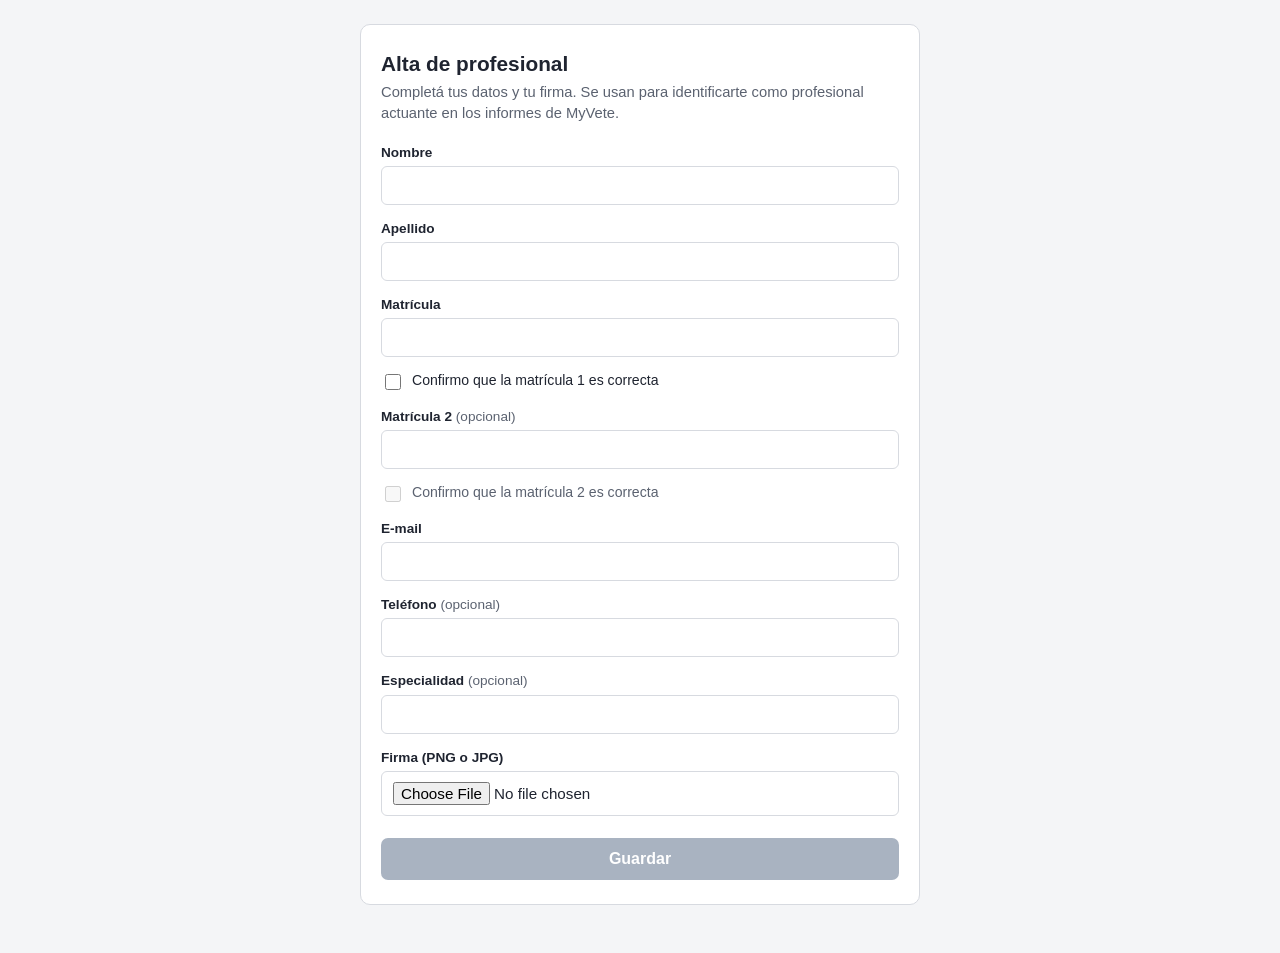
==== interface/profesional.html @ 803c785d "feat(sprint7): módulo de alta de profesionales (profesional.html + workflow n8n) Co-Authored-By: Cla" ====
<!doctype html>
<html lang="es">
<head>
<meta charset="utf-8" />
<meta name="viewport" content="width=device-width, initial-scale=1" />
<title>MyVete — Alta de profesional</title>
<style>
  :root {
    --color-fondo: #f4f5f7;
    --color-tarjeta: #ffffff;
    --color-texto: #1f2430;
    --color-texto-suave: #5b6270;
    --color-borde: #d7dae0;
    --color-primario: #2b6cb0;
    --color-primario-hover: #235a92;
    --color-exito-fondo: #e6f4ea;
    --color-exito-texto: #1e6b3a;
    --color-error-fondo: #fbe9e7;
    --color-error-texto: #a3312a;
    --color-aviso-fondo: #fff6da;
    --color-aviso-texto: #6b5300;
    --color-aviso-borde: #e8cf6b;
  }
  * { box-sizing: border-box; }
  body {
    margin: 0;
    padding: 24px 16px 48px;
    background: var(--color-fondo);
    color: var(--color-texto);
    font-family: -apple-system, BlinkMacSystemFont, "Segoe UI", Roboto, Helvetica, Arial, sans-serif;
    line-height: 1.4;
  }
  main {
    max-width: 560px;
    margin: 0 auto;
    background: var(--color-tarjeta);
    border: 1px solid var(--color-borde);
    border-radius: 10px;
    padding: 24px 20px;
  }
  h1 {
    font-size: 1.3rem;
    margin: 0 0 4px;
  }
  p.subtitulo {
    margin: 0 0 20px;
    color: var(--color-texto-suave);
    font-size: 0.92rem;
  }
  .campo {
    display: flex;
    flex-direction: column;
    gap: 4px;
    margin-bottom: 14px;
  }
  .campo label {
    font-size: 0.85rem;
    font-weight: 600;
  }
  .campo .opcional {
    font-weight: 400;
    color: var(--color-texto-suave);
  }
  input[type="text"],
  input[type="email"],
  input[type="tel"],
  input[type="file"] {
    padding: 10px 11px;
    border: 1px solid var(--color-borde);
    border-radius: 6px;
    font-size: 0.95rem;
    background: #fff;
    color: var(--color-texto);
    width: 100%;
  }
  input:focus {
    outline: 2px solid var(--color-primario);
    outline-offset: 1px;
  }
  .fila-checkbox {
    display: flex;
    align-items: flex-start;
    gap: 8px;
    margin: 6px 0 14px;
    font-size: 0.88rem;
  }
  .fila-checkbox input[type="checkbox"] {
    margin-top: 3px;
    width: 16px;
    height: 16px;
    flex-shrink: 0;
  }
  .fila-checkbox label {
    color: var(--color-texto);
  }
  .fila-checkbox.deshabilitada label {
    color: var(--color-texto-suave);
  }
  button {
    font-family: inherit;
    cursor: pointer;
  }
  #btn-guardar {
    width: 100%;
    padding: 12px;
    margin-top: 8px;
    border: none;
    border-radius: 7px;
    background: var(--color-primario);
    color: #fff;
    font-size: 1rem;
    font-weight: 600;
  }
  #btn-guardar:disabled {
    background: #a9b3c1;
    cursor: not-allowed;
  }
  #btn-guardar:not(:disabled):hover {
    background: var(--color-primario-hover);
  }
  .panel {
    border-radius: 7px;
    padding: 12px 14px;
    margin-bottom: 16px;
    font-size: 0.88rem;
  }
  .panel-aviso {
    background: var(--color-aviso-fondo);
    color: var(--color-aviso-texto);
    border: 1px solid var(--color-aviso-borde);
  }
  .panel-aviso .acciones {
    margin-top: 10px;
    display: flex;
    flex-wrap: wrap;
    gap: 8px;
  }
  .panel-aviso button {
    border: 1px solid var(--color-aviso-borde);
    background: #fff;
    color: var(--color-aviso-texto);
    padding: 7px 12px;
    border-radius: 6px;
    font-size: 0.85rem;
  }
  .panel-aviso button:hover {
    background: var(--color-aviso-borde);
  }
  #mensaje {
    display: none;
    border-radius: 7px;
    padding: 12px 14px;
    margin-top: 16px;
    font-size: 0.9rem;
  }
  #mensaje.exito {
    display: block;
    background: var(--color-exito-fondo);
    color: var(--color-exito-texto);
  }
  #mensaje.error {
    display: block;
    background: var(--color-error-fondo);
    color: var(--color-error-texto);
  }
  #panel-firma-existente {
    display: none;
  }
  #panel-firma-existente img {
    display: block;
    max-width: 160px;
    max-height: 90px;
    margin: 8px 0;
    border: 1px solid var(--color-borde);
    border-radius: 4px;
    background: #fff;
    object-fit: contain;
  }
  #campo-firma-nueva[hidden] {
    display: none !important;
  }
</style>
</head>
<body>
<main>
  <h1>Alta de profesional</h1>
  <p class="subtitulo">Completá tus datos y tu firma. Se usan para identificarte como profesional actuante en los informes de MyVete.</p>

  <div id="panel-dedup" class="panel panel-aviso" hidden></div>

  <form id="form-profesional" novalidate>
    <div class="campo">
      <label for="nombre">Nombre</label>
      <input type="text" id="nombre" name="nombre" required autocomplete="given-name" />
    </div>

    <div class="campo">
      <label for="apellido">Apellido</label>
      <input type="text" id="apellido" name="apellido" required autocomplete="family-name" />
    </div>

    <div class="campo">
      <label for="matricula">Matrícula</label>
      <input type="text" id="matricula" name="matricula" required />
    </div>
    <div class="fila-checkbox">
      <input type="checkbox" id="chk_matricula_1" required />
      <label for="chk_matricula_1">Confirmo que la matrícula 1 es correcta</label>
    </div>

    <div class="campo">
      <label for="matricula_2">Matrícula 2 <span class="opcional">(opcional)</span></label>
      <input type="text" id="matricula_2" name="matricula_2" />
    </div>
    <div class="fila-checkbox deshabilitada" id="fila-chk-matricula-2">
      <input type="checkbox" id="chk_matricula_2" disabled />
      <label for="chk_matricula_2">Confirmo que la matrícula 2 es correcta</label>
    </div>

    <div class="campo">
      <label for="email">E-mail</label>
      <input type="email" id="email" name="email" required autocomplete="email" />
    </div>

    <div class="campo">
      <label for="telefono">Teléfono <span class="opcional">(opcional)</span></label>
      <input type="tel" id="telefono" name="telefono" autocomplete="tel" />
    </div>

    <div class="campo">
      <label for="especialidad">Especialidad <span class="opcional">(opcional)</span></label>
      <input type="text" id="especialidad" name="especialidad" />
    </div>

    <div id="panel-firma-existente" class="panel panel-aviso">
      Ya tenés una firma registrada. No hace falta subir otra.
      <img id="preview-firma-existente" alt="Firma registrada" />
      <div class="acciones">
        <button type="button" id="btn-nueva-firma">¿Querés subir una nueva firma a propósito?</button>
      </div>
    </div>

    <div class="campo" id="campo-firma-nueva">
      <label for="firma">Firma (PNG o JPG)</label>
      <input type="file" id="firma" name="firma" accept="image/png,image/jpeg" />
    </div>

    <button type="submit" id="btn-guardar" disabled>Guardar</button>
  </form>

  <div id="mensaje" role="status"></div>
</main>

<script>
(function () {
  "use strict";

  var SUPABASE_URL = "https://tuedigqvvkvgongpcnjx.supabase.co";
  var SUPABASE_ANON_KEY = "sb_publishable_TQmn488CoLDoMoM0wKLzpw_N_nAa7fZ";
  var N8N_WEBHOOK_URL = "https://echevanest.app.n8n.cloud/webhook/alta-profesional";
  var STORAGE_KEY = "myvete_profesional";

  var form = document.getElementById("form-profesional");
  var campoNombre = document.getElementById("nombre");
  var campoApellido = document.getElementById("apellido");
  var campoMatricula = document.getElementById("matricula");
  var campoMatricula2 = document.getElementById("matricula_2");
  var chkMatricula1 = document.getElementById("chk_matricula_1");
  var chkMatricula2 = document.getElementById("chk_matricula_2");
  var filaChkMatricula2 = document.getElementById("fila-chk-matricula-2");
  var campoEmail = document.getElementById("email");
  var campoTelefono = document.getElementById("telefono");
  var campoEspecialidad = document.getElementById("especialidad");
  var campoFirma = document.getElementById("firma");
  var bloqueFirmaNueva = document.getElementById("campo-firma-nueva");
  var panelFirmaExistente = document.getElementById("panel-firma-existente");
  var previewFirmaExistente = document.getElementById("preview-firma-existente");
  var btnNuevaFirma = document.getElementById("btn-nueva-firma");
  var panelDedup = document.getElementById("panel-dedup");
  var btnGuardar = document.getElementById("btn-guardar");
  var mensaje = document.getElementById("mensaje");

  // firmaExistenteUrl: firma ya registrada (precarga o match de deduplicación).
  // reemplazarFirma: true cuando el usuario pidió subir una firma nueva a pesar de tener una.
  var firmaExistenteUrl = null;
  var reemplazarFirma = false;
  var timerDedup = null;

  function mostrarMensaje(texto, tipo) {
    mensaje.textContent = texto;
    mensaje.className = tipo;
  }

  function limpiarMensaje() {
    mensaje.textContent = "";
    mensaje.className = "";
  }

  function firmaRequerida() {
    return !firmaExistenteUrl || reemplazarFirma;
  }

  function mostrarPanelFirmaExistente(url) {
    firmaExistenteUrl = url;
    reemplazarFirma = false;
    previewFirmaExistente.src = url;
    panelFirmaExistente.style.display = "block";
    bloqueFirmaNueva.hidden = true;
    campoFirma.value = "";
  }

  function ocultarPanelFirmaExistente() {
    firmaExistenteUrl = null;
    reemplazarFirma = false;
    panelFirmaExistente.style.display = "none";
    bloqueFirmaNueva.hidden = false;
  }

  btnNuevaFirma.addEventListener("click", function () {
    reemplazarFirma = true;
    bloqueFirmaNueva.hidden = false;
    validarFormulario();
  });

  // ---- Matrícula 2: el checkbox solo se exige si hay contenido en matricula_2 ----
  campoMatricula2.addEventListener("input", function () {
    var tieneValor = campoMatricula2.value.trim() !== "";
    chkMatricula2.disabled = !tieneValor;
    filaChkMatricula2.classList.toggle("deshabilitada", !tieneValor);
    if (!tieneValor) {
      chkMatricula2.checked = false;
    }
    validarFormulario();
  });

  // ---- Validación en tiempo real ----
  function validarFormulario() {
    var camposOk =
      campoNombre.value.trim() !== "" &&
      campoApellido.value.trim() !== "" &&
      campoMatricula.value.trim() !== "" &&
      campoEmail.value.trim() !== "" &&
      campoEmail.checkValidity();

    var matricula1Ok = chkMatricula1.checked;

    var tieneMatricula2 = campoMatricula2.value.trim() !== "";
    var matricula2Ok = !tieneMatricula2 || chkMatricula2.checked;

    var firmaOk = !firmaRequerida() || (campoFirma.files && campoFirma.files.length > 0);

    var todoOk = camposOk && matricula1Ok && matricula2Ok && firmaOk;
    btnGuardar.disabled = !todoOk;
    return todoOk;
  }

  [
    campoNombre, campoApellido, campoMatricula, campoEmail,
    campoTelefono, campoEspecialidad, chkMatricula1, chkMatricula2, campoFirma
  ].forEach(function (el) {
    el.addEventListener("input", validarFormulario);
    el.addEventListener("change", validarFormulario);
  });

  // ---- Precarga desde localStorage ----
  function cargarDesdeLocalStorage() {
    var raw = localStorage.getItem(STORAGE_KEY);
    if (!raw) return;
    try {
      var datos = JSON.parse(raw);
      if (datos.nombre) campoNombre.value = datos.nombre;
      if (datos.apellido) campoApellido.value = datos.apellido;
      if (datos.matricula) campoMatricula.value = datos.matricula;
      if (datos.matricula_2) {
        campoMatricula2.value = datos.matricula_2;
        chkMatricula2.disabled = false;
        filaChkMatricula2.classList.remove("deshabilitada");
      }
      if (datos.email) campoEmail.value = datos.email;
      if (datos.telefono) campoTelefono.value = datos.telefono;
      if (datos.especialidad) campoEspecialidad.value = datos.especialidad;
      if (datos.firma_url) mostrarPanelFirmaExistente(datos.firma_url);
    } catch (e) {
      // localStorage corrupto: se ignora, el formulario queda vacío.
    }
    validarFormulario();
  }

  // ---- Deduplicación asistida por apellido (Capa 2) ----
  function candidatosDistintos(lista) {
    var emailActual = campoEmail.value.trim().toLowerCase();
    return lista.filter(function (p) {
      return (p.email || "").trim().toLowerCase() !== emailActual;
    });
  }

  function renderPanelDedup(candidatos) {
    panelDedup.innerHTML = "";
    if (candidatos.length === 0) {
      panelDedup.hidden = true;
      return;
    }
    var texto = document.createElement("div");
    texto.textContent = candidatos.length === 1
      ? "Ya existe un profesional con apellido similar. ¿Sos vos o es otro?"
      : "Hay " + candidatos.length + " profesionales con apellido similar. ¿Sos alguno de estos o es otra persona?";
    panelDedup.appendChild(texto);

    var acciones = document.createElement("div");
    acciones.className = "acciones";

    candidatos.forEach(function (p) {
      var btn = document.createElement("button");
      btn.type = "button";
      btn.textContent = "Soy yo: " + p.nombre + " " + p.apellido + " (" + p.email + ")";
      btn.addEventListener("click", function () {
        aplicarCandidatoDedup(p);
      });
      acciones.appendChild(btn);
    });

    var btnOtro = document.createElement("button");
    btnOtro.type = "button";
    btnOtro.textContent = "Es otro / soy nuevo";
    btnOtro.addEventListener("click", function () {
      panelDedup.hidden = true;
    });
    acciones.appendChild(btnOtro);

    panelDedup.appendChild(acciones);
    panelDedup.hidden = false;
  }

  function aplicarCandidatoDedup(p) {
    campoNombre.value = p.nombre || "";
    campoApellido.value = p.apellido || "";
    campoMatricula.value = p.matricula || "";
    if (p.matricula_2) {
      campoMatricula2.value = p.matricula_2;
      chkMatricula2.disabled = false;
      filaChkMatricula2.classList.remove("deshabilitada");
    } else {
      campoMatricula2.value = "";
      chkMatricula2.disabled = true;
      chkMatricula2.checked = false;
      filaChkMatricula2.classList.add("deshabilitada");
    }
    campoEmail.value = p.email || "";
    if (p.telefono) campoTelefono.value = p.telefono;
    if (p.especialidad) campoEspecialidad.value = p.especialidad;
    if (p.firma_url) {
      mostrarPanelFirmaExistente(p.firma_url);
    } else {
      ocultarPanelFirmaExistente();
    }
    panelDedup.hidden = true;
    validarFormulario();
  }

  function buscarPorApellido(apellido) {
    var url = SUPABASE_URL + "/rest/v1/profesionales?apellido=ilike.*" +
      encodeURIComponent(apellido) + "*&select=id,nombre,apellido,email,matricula,matricula_2,telefono,especialidad,firma_url";
    fetch(url, {
      headers: {
        apikey: SUPABASE_ANON_KEY,
        Authorization: "Bearer " + SUPABASE_ANON_KEY
      }
    })
      .then(function (r) { return r.ok ? r.json() : []; })
      .then(function (lista) {
        renderPanelDedup(candidatosDistintos(lista || []));
      })
      .catch(function () {
        // Fallo silencioso: la deduplicación es asistencia, no bloquea el alta.
      });
  }

  campoApellido.addEventListener("input", function () {
    var valor = campoApellido.value.trim();
    if (timerDedup) clearTimeout(timerDedup);
    if (valor.length < 3) {
      panelDedup.hidden = true;
      return;
    }
    timerDedup = setTimeout(function () {
      buscarPorApellido(valor);
    }, 400);
  });

  // ---- Subida de firma a Supabase Storage ----
  function subirFirma(file) {
    var esPng = file.type === "image/png";
    var ext = esPng ? "png" : "jpg";
    var nombreArchivo = (crypto.randomUUID ? crypto.randomUUID() : String(Date.now()) + Math.random().toString(16).slice(2)) + "." + ext;
    var url = SUPABASE_URL + "/storage/v1/object/firmas/" + nombreArchivo;

    return fetch(url, {
      method: "POST",
      headers: {
        apikey: SUPABASE_ANON_KEY,
        Authorization: "Bearer " + SUPABASE_ANON_KEY,
        "Content-Type": file.type || (esPng ? "image/png" : "image/jpeg")
      },
      body: file
    }).then(function (r) {
      if (!r.ok) {
        throw new Error("No se pudo subir la firma (HTTP " + r.status + ")");
      }
      return SUPABASE_URL + "/storage/v1/object/public/firmas/" + nombreArchivo;
    });
  }

  // ---- Envío del registro a n8n ----
  function registrarProfesional(payload) {
    return fetch(N8N_WEBHOOK_URL, {
      method: "POST",
      headers: { "Content-Type": "application/json" },
      body: JSON.stringify(payload)
    }).then(function (r) {
      return r.json().catch(function () { return {}; }).then(function (data) {
        if (!r.ok || data.status !== "ok") {
          throw new Error((data && data.message) || "El servidor no pudo guardar el profesional (HTTP " + r.status + ")");
        }
        return data;
      });
    });
  }

  // ---- Submit ----
  form.addEventListener("submit", function (ev) {
    ev.preventDefault();
    limpiarMensaje();

    if (!validarFormulario()) {
      mostrarMensaje("Revisá los campos obligatorios y las confirmaciones de matrícula.", "error");
      return;
    }

    btnGuardar.disabled = true;
    btnGuardar.textContent = "Guardando…";

    var subidaFirma;
    if (firmaRequerida()) {
      subidaFirma = subirFirma(campoFirma.files[0]);
    } else {
      subidaFirma = Promise.resolve(firmaExistenteUrl);
    }

    subidaFirma
      .then(function (firmaUrl) {
        var payload = {
          nombre: campoNombre.value.trim(),
          apellido: campoApellido.value.trim(),
          matricula: campoMatricula.value.trim(),
          matricula_2: campoMatricula2.value.trim() || null,
          email: campoEmail.value.trim().toLowerCase(),
          telefono: campoTelefono.value.trim() || null,
          especialidad: campoEspecialidad.value.trim() || null,
          firma_url: firmaUrl
        };
        return registrarProfesional(payload).then(function (respuesta) {
          var guardado = {
            profesional_id: respuesta.profesional_id,
            nombre: payload.nombre,
            apellido: payload.apellido,
            matricula: payload.matricula,
            matricula_2: payload.matricula_2,
            email: payload.email,
            firma_url: firmaUrl
          };
          localStorage.setItem(STORAGE_KEY, JSON.stringify(guardado));
          mostrarPanelFirmaExistente(firmaUrl);
          mostrarMensaje("Datos guardados correctamente.", "exito");
        });
      })
      .catch(function (err) {
        mostrarMensaje(err.message || "Ocurrió un error al guardar. Probá de nuevo.", "error");
      })
      .finally(function () {
        btnGuardar.textContent = "Guardar";
        validarFormulario();
      });
  });

  cargarDesdeLocalStorage();
  validarFormulario();
})();
</script>
</body>
</html>
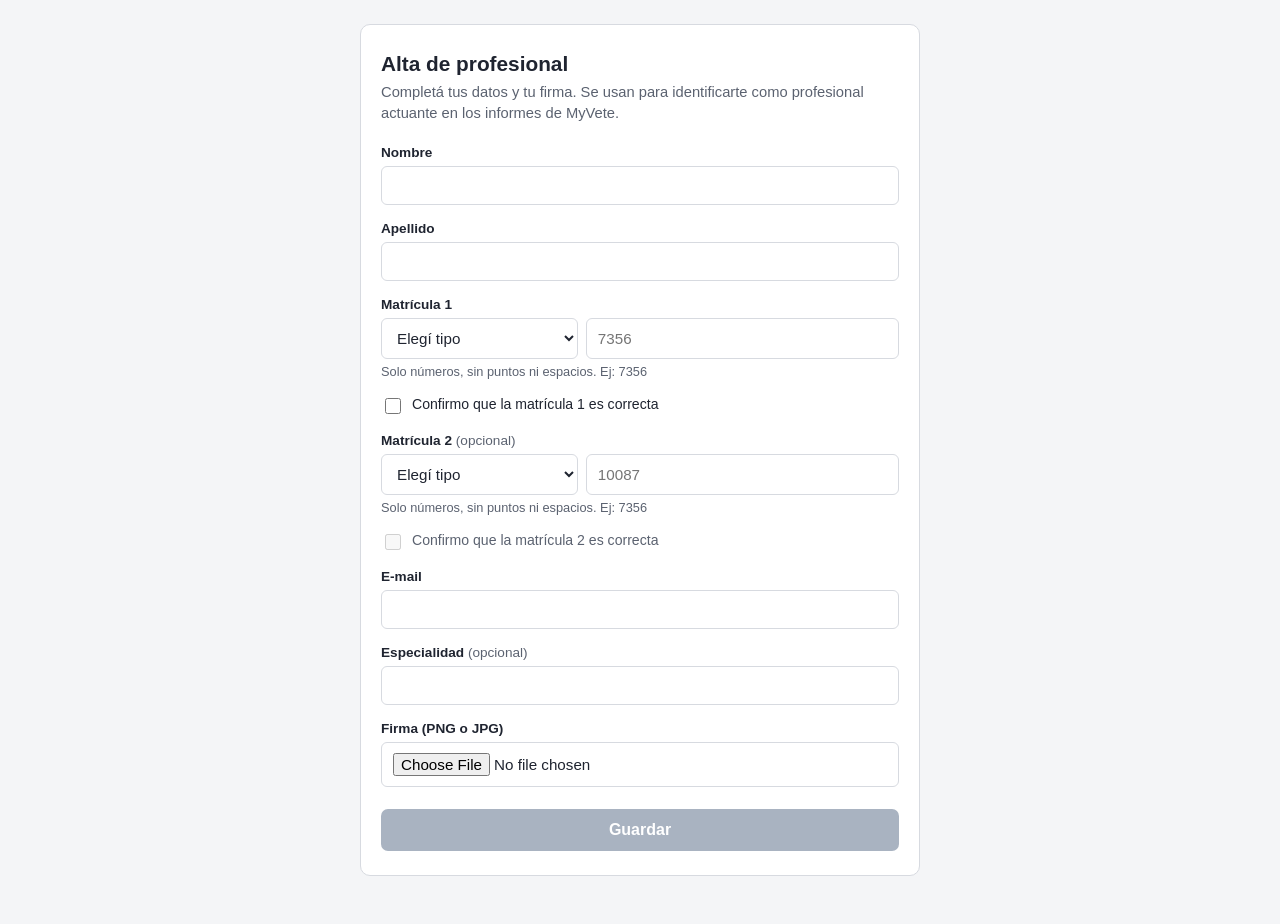
==== commit 8d2ebdd1: "feat(sprint7): identificación de profesional — SPA + n8n + formulario + firma Co-Authored-By: Claude" ====
--- a/interface/profesional.html
+++ b/interface/profesional.html
@@ -57,6 +57,10 @@
     font-size: 0.85rem;
     font-weight: 600;
   }
+  .ayuda-matricula {
+    font-size: 0.8rem;
+    color: var(--color-texto-suave);
+  }
   .campo .opcional {
     font-weight: 400;
     color: var(--color-texto-suave);
@@ -64,7 +68,8 @@
   input[type="text"],
   input[type="email"],
   input[type="tel"],
-  input[type="file"] {
+  input[type="file"],
+  select {
     padding: 10px 11px;
     border: 1px solid var(--color-borde);
     border-radius: 6px;
@@ -73,7 +78,15 @@
     color: var(--color-texto);
     width: 100%;
   }
-  input:focus {
+  .matricula-fila {
+    display: flex;
+    gap: 8px;
+  }
+  .matricula-fila select {
+    flex: 0 0 38%;
+  }
+  input:focus,
+  select:focus {
     outline: 2px solid var(--color-primario);
     outline-offset: 1px;
   }
@@ -199,18 +212,38 @@
       <input type="text" id="apellido" name="apellido" required autocomplete="family-name" />
     </div>
 
-    <div class="campo">
-      <label for="matricula">Matrícula</label>
-      <input type="text" id="matricula" name="matricula" required />
+    <div class="campo matricula-compuesta">
+      <label for="matricula_numero">Matrícula 1</label>
+      <div class="matricula-fila">
+        <select id="matricula_tipo" name="matricula_tipo" required>
+          <option value="" disabled selected>Elegí tipo</option>
+          <option value="MN">M.N.</option>
+          <option value="MP">M.P.</option>
+        </select>
+        <input type="text" id="matricula_numero" name="matricula_numero" inputmode="numeric" pattern="[0-9]+" placeholder="7356" required />
+      </div>
+      <small class="ayuda-matricula">
+        Solo números, sin puntos ni espacios. Ej: 7356
+      </small>
     </div>
     <div class="fila-checkbox">
       <input type="checkbox" id="chk_matricula_1" required />
       <label for="chk_matricula_1">Confirmo que la matrícula 1 es correcta</label>
     </div>
 
-    <div class="campo">
-      <label for="matricula_2">Matrícula 2 <span class="opcional">(opcional)</span></label>
-      <input type="text" id="matricula_2" name="matricula_2" />
+    <div class="campo matricula-compuesta">
+      <label for="matricula_2_numero">Matrícula 2 <span class="opcional">(opcional)</span></label>
+      <div class="matricula-fila">
+        <select id="matricula_2_tipo" name="matricula_2_tipo">
+          <option value="" selected>Elegí tipo</option>
+          <option value="MN">M.N.</option>
+          <option value="MP">M.P.</option>
+        </select>
+        <input type="text" id="matricula_2_numero" name="matricula_2_numero" inputmode="numeric" pattern="[0-9]+" placeholder="10087" />
+      </div>
+      <small class="ayuda-matricula">
+        Solo números, sin puntos ni espacios. Ej: 7356
+      </small>
     </div>
     <div class="fila-checkbox deshabilitada" id="fila-chk-matricula-2">
       <input type="checkbox" id="chk_matricula_2" disabled />
@@ -220,11 +253,6 @@
     <div class="campo">
       <label for="email">E-mail</label>
       <input type="email" id="email" name="email" required autocomplete="email" />
-    </div>
-
-    <div class="campo">
-      <label for="telefono">Teléfono <span class="opcional">(opcional)</span></label>
-      <input type="tel" id="telefono" name="telefono" autocomplete="tel" />
     </div>
 
     <div class="campo">
@@ -263,13 +291,14 @@
   var form = document.getElementById("form-profesional");
   var campoNombre = document.getElementById("nombre");
   var campoApellido = document.getElementById("apellido");
-  var campoMatricula = document.getElementById("matricula");
-  var campoMatricula2 = document.getElementById("matricula_2");
+  var campoMatriculaTipo = document.getElementById("matricula_tipo");
+  var campoMatriculaNumero = document.getElementById("matricula_numero");
+  var campoMatricula2Tipo = document.getElementById("matricula_2_tipo");
+  var campoMatricula2Numero = document.getElementById("matricula_2_numero");
   var chkMatricula1 = document.getElementById("chk_matricula_1");
   var chkMatricula2 = document.getElementById("chk_matricula_2");
   var filaChkMatricula2 = document.getElementById("fila-chk-matricula-2");
   var campoEmail = document.getElementById("email");
-  var campoTelefono = document.getElementById("telefono");
   var campoEspecialidad = document.getElementById("especialidad");
   var campoFirma = document.getElementById("firma");
   var bloqueFirmaNueva = document.getElementById("campo-firma-nueva");
@@ -287,11 +316,13 @@
   var timerDedup = null;
 
   function mostrarMensaje(texto, tipo) {
+    mensajeEsDeMatricula = false;
     mensaje.textContent = texto;
     mensaje.className = tipo;
   }
 
   function limpiarMensaje() {
+    mensajeEsDeMatricula = false;
     mensaje.textContent = "";
     mensaje.className = "";
   }
@@ -322,30 +353,71 @@
     validarFormulario();
   });
 
-  // ---- Matrícula 2: el checkbox solo se exige si hay contenido en matricula_2 ----
-  campoMatricula2.addEventListener("input", function () {
-    var tieneValor = campoMatricula2.value.trim() !== "";
-    chkMatricula2.disabled = !tieneValor;
-    filaChkMatricula2.classList.toggle("deshabilitada", !tieneValor);
-    if (!tieneValor) {
+  // ---- Matrícula 2: el checkbox solo se exige si hay tipo y número cargados ----
+  var REGEX_NUMERO = /^[0-9]+$/;
+
+  function matricula2Completa() {
+    return campoMatricula2Tipo.value !== "" && REGEX_NUMERO.test(campoMatricula2Numero.value.trim());
+  }
+
+  function matricula2Vacia() {
+    return campoMatricula2Tipo.value === "" && campoMatricula2Numero.value.trim() === "";
+  }
+
+  function actualizarChkMatricula2() {
+    var completa = matricula2Completa();
+    chkMatricula2.disabled = !completa;
+    filaChkMatricula2.classList.toggle("deshabilitada", !completa);
+    if (!completa) {
       chkMatricula2.checked = false;
     }
-    validarFormulario();
+  }
+
+  [campoMatricula2Tipo, campoMatricula2Numero].forEach(function (el) {
+    el.addEventListener("input", function () {
+      actualizarChkMatricula2();
+      validarFormulario();
+    });
+    el.addEventListener("change", function () {
+      actualizarChkMatricula2();
+      validarFormulario();
+    });
   });
+
+  // ---- Mensaje específico si el número de matrícula trae puntos, espacios o letras ----
+  var MSG_MATRICULA_FORMATO = "El número de matrícula va sin puntos ni espacios. Ej: 10087";
+  var mensajeEsDeMatricula = false;
+
+  function numeroConFormatoInvalido(campo) {
+    var v = campo.value.trim();
+    return v !== "" && !REGEX_NUMERO.test(v);
+  }
+
+  function actualizarMensajeMatricula() {
+    if (numeroConFormatoInvalido(campoMatriculaNumero) || numeroConFormatoInvalido(campoMatricula2Numero)) {
+      mostrarMensaje(MSG_MATRICULA_FORMATO, "error");
+      mensajeEsDeMatricula = true;
+    } else if (mensajeEsDeMatricula) {
+      limpiarMensaje();
+    }
+  }
 
   // ---- Validación en tiempo real ----
   function validarFormulario() {
+    actualizarMensajeMatricula();
     var camposOk =
       campoNombre.value.trim() !== "" &&
       campoApellido.value.trim() !== "" &&
-      campoMatricula.value.trim() !== "" &&
+      campoMatriculaTipo.value !== "" &&
+      REGEX_NUMERO.test(campoMatriculaNumero.value.trim()) &&
       campoEmail.value.trim() !== "" &&
       campoEmail.checkValidity();
 
     var matricula1Ok = chkMatricula1.checked;
 
-    var tieneMatricula2 = campoMatricula2.value.trim() !== "";
-    var matricula2Ok = !tieneMatricula2 || chkMatricula2.checked;
+    // Matrícula 2: vacía (ok), o completa (tipo + número) con checkbox marcado.
+    // Solo uno de los dos campos cargado es inválido.
+    var matricula2Ok = matricula2Vacia() || (matricula2Completa() && chkMatricula2.checked);
 
     var firmaOk = !firmaRequerida() || (campoFirma.files && campoFirma.files.length > 0);
 
@@ -355,8 +427,8 @@
   }
 
   [
-    campoNombre, campoApellido, campoMatricula, campoEmail,
-    campoTelefono, campoEspecialidad, chkMatricula1, chkMatricula2, campoFirma
+    campoNombre, campoApellido, campoMatriculaTipo, campoMatriculaNumero, campoEmail,
+    campoEspecialidad, chkMatricula1, chkMatricula2, campoFirma
   ].forEach(function (el) {
     el.addEventListener("input", validarFormulario);
     el.addEventListener("change", validarFormulario);
@@ -370,14 +442,12 @@
       var datos = JSON.parse(raw);
       if (datos.nombre) campoNombre.value = datos.nombre;
       if (datos.apellido) campoApellido.value = datos.apellido;
-      if (datos.matricula) campoMatricula.value = datos.matricula;
-      if (datos.matricula_2) {
-        campoMatricula2.value = datos.matricula_2;
-        chkMatricula2.disabled = false;
-        filaChkMatricula2.classList.remove("deshabilitada");
-      }
+      if (datos.matricula_tipo) campoMatriculaTipo.value = datos.matricula_tipo;
+      if (datos.matricula_numero) campoMatriculaNumero.value = datos.matricula_numero;
+      if (datos.matricula_2_tipo) campoMatricula2Tipo.value = datos.matricula_2_tipo;
+      if (datos.matricula_2_numero) campoMatricula2Numero.value = datos.matricula_2_numero;
+      actualizarChkMatricula2();
       if (datos.email) campoEmail.value = datos.email;
-      if (datos.telefono) campoTelefono.value = datos.telefono;
       if (datos.especialidad) campoEspecialidad.value = datos.especialidad;
       if (datos.firma_url) mostrarPanelFirmaExistente(datos.firma_url);
     } catch (e) {
@@ -388,9 +458,11 @@
 
   // ---- Deduplicación asistida por apellido (Capa 2) ----
   function candidatosDistintos(lista) {
-    var emailActual = campoEmail.value.trim().toLowerCase();
+    var tipoActual = campoMatriculaTipo.value;
+    var numeroActual = campoMatriculaNumero.value.trim();
     return lista.filter(function (p) {
-      return (p.email || "").trim().toLowerCase() !== emailActual;
+      return !(tipoActual !== "" && numeroActual !== "" &&
+        p.matricula_tipo === tipoActual && p.matricula_numero === numeroActual);
     });
   }
 
@@ -434,19 +506,12 @@
   function aplicarCandidatoDedup(p) {
     campoNombre.value = p.nombre || "";
     campoApellido.value = p.apellido || "";
-    campoMatricula.value = p.matricula || "";
-    if (p.matricula_2) {
-      campoMatricula2.value = p.matricula_2;
-      chkMatricula2.disabled = false;
-      filaChkMatricula2.classList.remove("deshabilitada");
-    } else {
-      campoMatricula2.value = "";
-      chkMatricula2.disabled = true;
-      chkMatricula2.checked = false;
-      filaChkMatricula2.classList.add("deshabilitada");
-    }
+    campoMatriculaTipo.value = p.matricula_tipo || "";
+    campoMatriculaNumero.value = p.matricula_numero || "";
+    campoMatricula2Tipo.value = p.matricula_2_tipo || "";
+    campoMatricula2Numero.value = p.matricula_2_numero || "";
+    actualizarChkMatricula2();
     campoEmail.value = p.email || "";
-    if (p.telefono) campoTelefono.value = p.telefono;
     if (p.especialidad) campoEspecialidad.value = p.especialidad;
     if (p.firma_url) {
       mostrarPanelFirmaExistente(p.firma_url);
@@ -459,7 +524,7 @@
 
   function buscarPorApellido(apellido) {
     var url = SUPABASE_URL + "/rest/v1/profesionales?apellido=ilike.*" +
-      encodeURIComponent(apellido) + "*&select=id,nombre,apellido,email,matricula,matricula_2,telefono,especialidad,firma_url";
+      encodeURIComponent(apellido) + "*&select=id,nombre,apellido,email,matricula_tipo,matricula_numero,matricula_2_tipo,matricula_2_numero,especialidad,firma_url";
     fetch(url, {
       headers: {
         apikey: SUPABASE_ANON_KEY,
@@ -551,10 +616,11 @@
         var payload = {
           nombre: campoNombre.value.trim(),
           apellido: campoApellido.value.trim(),
-          matricula: campoMatricula.value.trim(),
-          matricula_2: campoMatricula2.value.trim() || null,
+          matricula_tipo: campoMatriculaTipo.value,
+          matricula_numero: campoMatriculaNumero.value.trim(),
+          matricula_2_tipo: campoMatricula2Tipo.value || null,
+          matricula_2_numero: campoMatricula2Numero.value.trim() || null,
           email: campoEmail.value.trim().toLowerCase(),
-          telefono: campoTelefono.value.trim() || null,
           especialidad: campoEspecialidad.value.trim() || null,
           firma_url: firmaUrl
         };
@@ -563,9 +629,12 @@
             profesional_id: respuesta.profesional_id,
             nombre: payload.nombre,
             apellido: payload.apellido,
-            matricula: payload.matricula,
-            matricula_2: payload.matricula_2,
+            matricula_tipo: payload.matricula_tipo,
+            matricula_numero: payload.matricula_numero,
+            matricula_2_tipo: payload.matricula_2_tipo,
+            matricula_2_numero: payload.matricula_2_numero,
             email: payload.email,
+            especialidad: payload.especialidad,
             firma_url: firmaUrl
           };
           localStorage.setItem(STORAGE_KEY, JSON.stringify(guardado));
